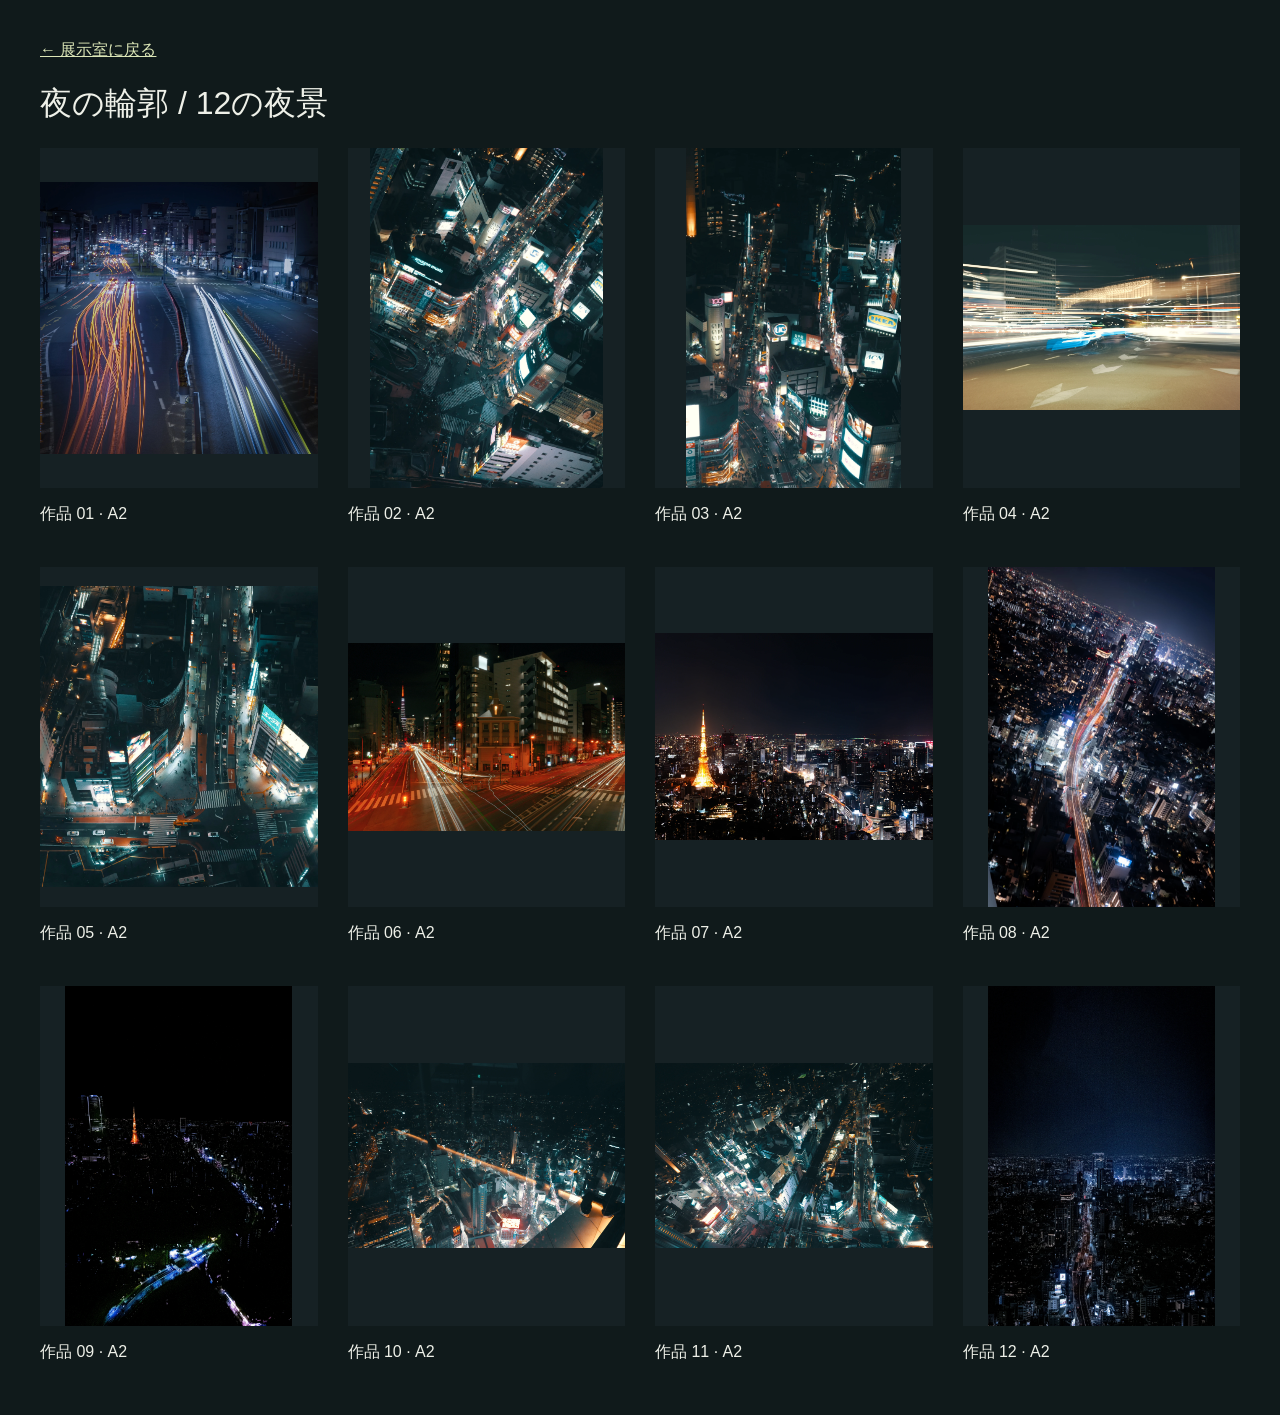
==== photos.html @ 9df72501 "初回" ====
<!doctype html><html lang="ja"><meta charset="utf-8"><meta name="viewport" content="width=device-width,initial-scale=1"><title>12の夜景 — 夜の輪郭</title><style>body{margin:0;padding:40px;background:#101a1b;color:#eef0e8;font-family:sans-serif}a{color:#dce6b7}h1{font-weight:400}main{display:grid;grid-template-columns:repeat(auto-fit,minmax(260px,1fr));gap:30px}figure{margin:0}img{width:100%;height:340px;object-fit:contain;background:#162124}figcaption{padding:12px 0;font-size:16px}</style><a href="index.html">← 展示室に戻る</a><h1>夜の輪郭 / 12の夜景</h1><main><figure><a href="assets/01.webp"><img src="assets/01.webp" alt="夜景作品 1" loading="lazy"></a><figcaption>作品 01 · A2</figcaption></figure><figure><a href="assets/02.webp"><img src="assets/02.webp" alt="夜景作品 2" loading="lazy"></a><figcaption>作品 02 · A2</figcaption></figure><figure><a href="assets/03.webp"><img src="assets/03.webp" alt="夜景作品 3" loading="lazy"></a><figcaption>作品 03 · A2</figcaption></figure><figure><a href="assets/04.webp"><img src="assets/04.webp" alt="夜景作品 4" loading="lazy"></a><figcaption>作品 04 · A2</figcaption></figure><figure><a href="assets/05.webp"><img src="assets/05.webp" alt="夜景作品 5" loading="lazy"></a><figcaption>作品 05 · A2</figcaption></figure><figure><a href="assets/06.webp"><img src="assets/06.webp" alt="夜景作品 6" loading="lazy"></a><figcaption>作品 06 · A2</figcaption></figure><figure><a href="assets/07.webp"><img src="assets/07.webp" alt="夜景作品 7" loading="lazy"></a><figcaption>作品 07 · A2</figcaption></figure><figure><a href="assets/08.webp"><img src="assets/08.webp" alt="夜景作品 8" loading="lazy"></a><figcaption>作品 08 · A2</figcaption></figure><figure><a href="assets/09.webp"><img src="assets/09.webp" alt="夜景作品 9" loading="lazy"></a><figcaption>作品 09 · A2</figcaption></figure><figure><a href="assets/10.webp"><img src="assets/10.webp" alt="夜景作品 10" loading="lazy"></a><figcaption>作品 10 · A2</figcaption></figure><figure><a href="assets/11.webp"><img src="assets/11.webp" alt="夜景作品 11" loading="lazy"></a><figcaption>作品 11 · A2</figcaption></figure><figure><a href="assets/12.webp"><img src="assets/12.webp" alt="夜景作品 12" loading="lazy"></a><figcaption>作品 12 · A2</figcaption></figure></main></html>
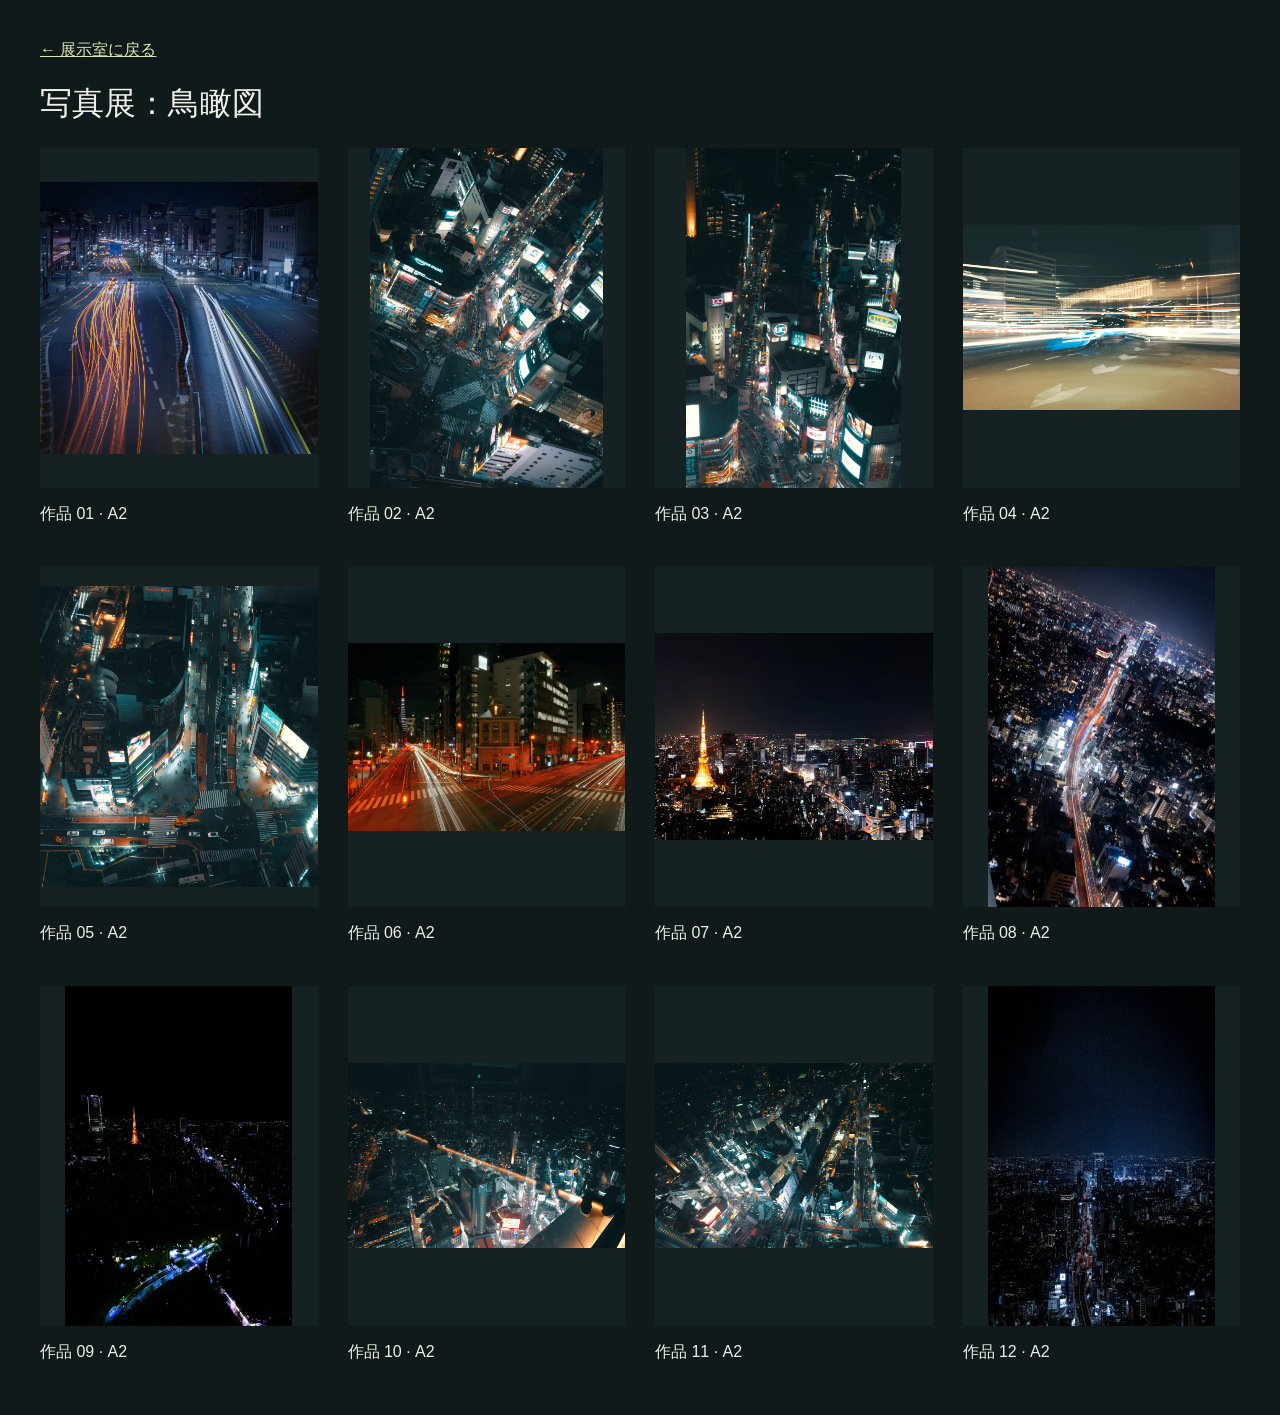
==== commit 2ebd25a4: "脱出ゲームにした" ====
--- a/photos.html
+++ b/photos.html
@@ -1 +1 @@
-<!doctype html><html lang="ja"><meta charset="utf-8"><meta name="viewport" content="width=device-width,initial-scale=1"><title>12の夜景 — 夜の輪郭</title><style>body{margin:0;padding:40px;background:#101a1b;color:#eef0e8;font-family:sans-serif}a{color:#dce6b7}h1{font-weight:400}main{display:grid;grid-template-columns:repeat(auto-fit,minmax(260px,1fr));gap:30px}figure{margin:0}img{width:100%;height:340px;object-fit:contain;background:#162124}figcaption{padding:12px 0;font-size:16px}</style><a href="index.html">← 展示室に戻る</a><h1>夜の輪郭 / 12の夜景</h1><main><figure><a href="assets/01.webp"><img src="assets/01.webp" alt="夜景作品 1" loading="lazy"></a><figcaption>作品 01 · A2</figcaption></figure><figure><a href="assets/02.webp"><img src="assets/02.webp" alt="夜景作品 2" loading="lazy"></a><figcaption>作品 02 · A2</figcaption></figure><figure><a href="assets/03.webp"><img src="assets/03.webp" alt="夜景作品 3" loading="lazy"></a><figcaption>作品 03 · A2</figcaption></figure><figure><a href="assets/04.webp"><img src="assets/04.webp" alt="夜景作品 4" loading="lazy"></a><figcaption>作品 04 · A2</figcaption></figure><figure><a href="assets/05.webp"><img src="assets/05.webp" alt="夜景作品 5" loading="lazy"></a><figcaption>作品 05 · A2</figcaption></figure><figure><a href="assets/06.webp"><img src="assets/06.webp" alt="夜景作品 6" loading="lazy"></a><figcaption>作品 06 · A2</figcaption></figure><figure><a href="assets/07.webp"><img src="assets/07.webp" alt="夜景作品 7" loading="lazy"></a><figcaption>作品 07 · A2</figcaption></figure><figure><a href="assets/08.webp"><img src="assets/08.webp" alt="夜景作品 8" loading="lazy"></a><figcaption>作品 08 · A2</figcaption></figure><figure><a href="assets/09.webp"><img src="assets/09.webp" alt="夜景作品 9" loading="lazy"></a><figcaption>作品 09 · A2</figcaption></figure><figure><a href="assets/10.webp"><img src="assets/10.webp" alt="夜景作品 10" loading="lazy"></a><figcaption>作品 10 · A2</figcaption></figure><figure><a href="assets/11.webp"><img src="assets/11.webp" alt="夜景作品 11" loading="lazy"></a><figcaption>作品 11 · A2</figcaption></figure><figure><a href="assets/12.webp"><img src="assets/12.webp" alt="夜景作品 12" loading="lazy"></a><figcaption>作品 12 · A2</figcaption></figure></main></html>+<!doctype html><html lang="ja"><meta charset="utf-8"><meta name="viewport" content="width=device-width,initial-scale=1"><title>写真展：鳥瞰図 — Online Gallery</title><style>body{margin:0;padding:40px;background:#101a1b;color:#eef0e8;font-family:sans-serif}a{color:#dce6b7}h1{font-weight:400}main{display:grid;grid-template-columns:repeat(auto-fit,minmax(260px,1fr));gap:30px}figure{margin:0}img{width:100%;height:340px;object-fit:contain;background:#162124}figcaption{padding:12px 0;font-size:16px}</style><a href="index.html">← 展示室に戻る</a><h1>写真展：鳥瞰図</h1><main><figure><a href="assets/01.webp"><img src="assets/01.webp" alt="夜景作品 1" loading="lazy"></a><figcaption>作品 01 · A2</figcaption></figure><figure><a href="assets/02.webp"><img src="assets/02.webp" alt="夜景作品 2" loading="lazy"></a><figcaption>作品 02 · A2</figcaption></figure><figure><a href="assets/03.webp"><img src="assets/03.webp" alt="夜景作品 3" loading="lazy"></a><figcaption>作品 03 · A2</figcaption></figure><figure><a href="assets/04.webp"><img src="assets/04.webp" alt="夜景作品 4" loading="lazy"></a><figcaption>作品 04 · A2</figcaption></figure><figure><a href="assets/05.webp"><img src="assets/05.webp" alt="夜景作品 5" loading="lazy"></a><figcaption>作品 05 · A2</figcaption></figure><figure><a href="assets/06.webp"><img src="assets/06.webp" alt="夜景作品 6" loading="lazy"></a><figcaption>作品 06 · A2</figcaption></figure><figure><a href="assets/07.webp"><img src="assets/07.webp" alt="夜景作品 7" loading="lazy"></a><figcaption>作品 07 · A2</figcaption></figure><figure><a href="assets/08.webp"><img src="assets/08.webp" alt="夜景作品 8" loading="lazy"></a><figcaption>作品 08 · A2</figcaption></figure><figure><a href="assets/09.webp"><img src="assets/09.webp" alt="夜景作品 9" loading="lazy"></a><figcaption>作品 09 · A2</figcaption></figure><figure><a href="assets/10.webp"><img src="assets/10.webp" alt="夜景作品 10" loading="lazy"></a><figcaption>作品 10 · A2</figcaption></figure><figure><a href="assets/11.webp"><img src="assets/11.webp" alt="夜景作品 11" loading="lazy"></a><figcaption>作品 11 · A2</figcaption></figure><figure><a href="assets/12.webp"><img src="assets/12.webp" alt="夜景作品 12" loading="lazy"></a><figcaption>作品 12 · A2</figcaption></figure></main></html>
